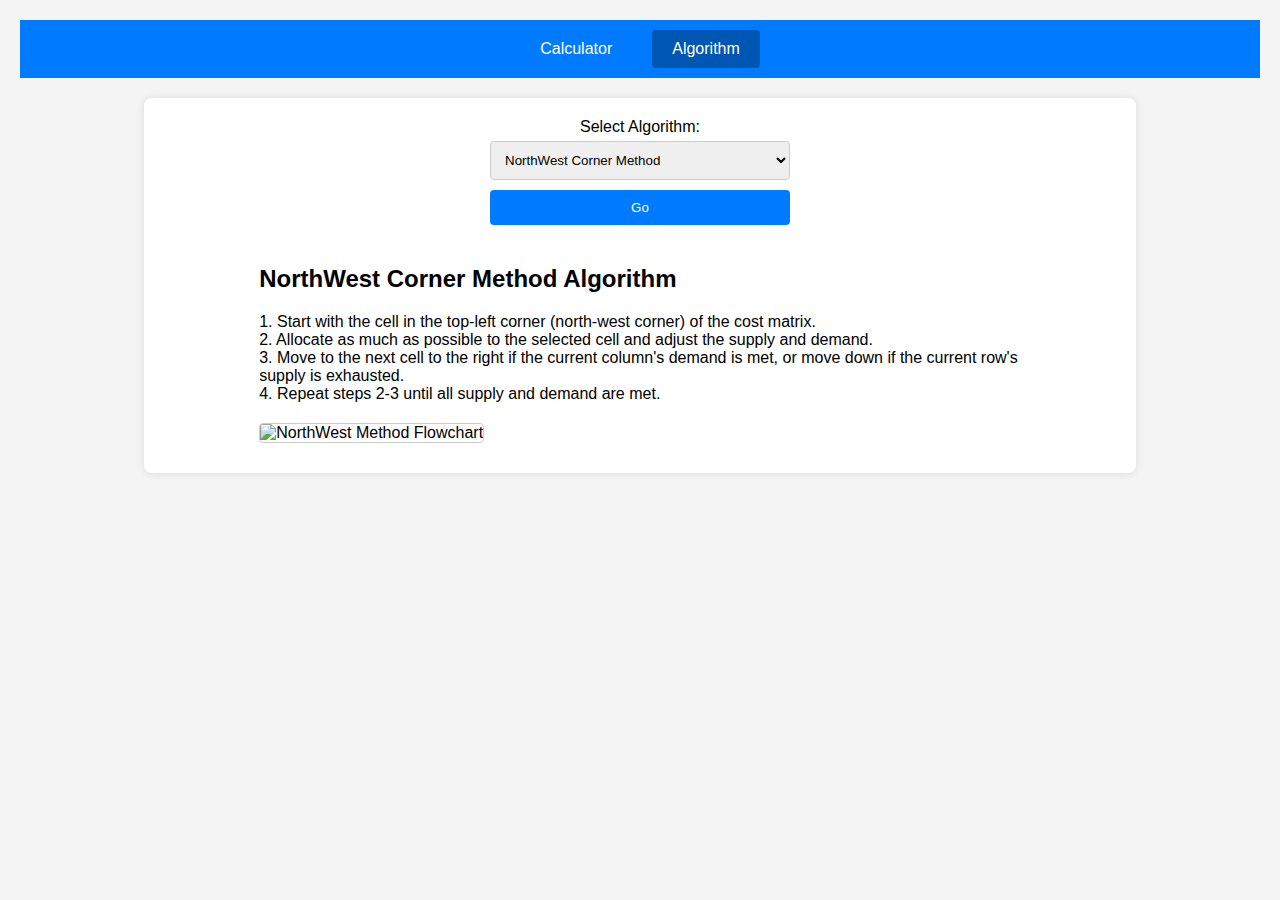
==== algo.html @ c1605899 "added the algo webpage" ====
<!DOCTYPE html>
<html lang="en">
<head>
    <meta charset="UTF-8">
    <meta name="viewport" content="width=device-width, initial-scale=1.0">
    <title>Transportation Problem</title>
    <link rel="stylesheet" href="styles1.css">
</head>
<body>
    <nav>
        <a href="index.html" id="calculator-tab">Calculator</a>
        <a href="#algorithm-section" id="algorithm-tab" class="active">Algorithm</a>
    </nav>
    <div class="container">
        <div id="calculator-section" class="content-section hidden">
            <!-- Calculator content goes here -->
            <h2>Calculator</h2>
            <p>Calculator functionality will be implemented here.</p>
        </div>
        <div id="algorithm-section" class="content-section">
            <div class="centered-content">
                <div class="algorithm-select">
                    <label for="algorithm-select">Select Algorithm:</label>
                    <select id="algorithm-select">
                        <option value="nw">NorthWest Corner Method</option>
                        <option value="lc">Least Cost Method</option>
                        <option value="vam">Vogel's Approximation Method</option>
                    </select>
                    <button id="go-button">Go</button>
                </div>
            </div>
            <div class="algorithm-display">
                <div class="algorithm-text">
                    <h2 id="algorithm-title">NorthWest Corner Method Algorithm</h2>
                    <p id="algorithm-description">
                        1. Start with the cell in the top-left corner (north-west corner) of the cost matrix.<br>
                        2. Allocate as much as possible to the selected cell and adjust the supply and demand.<br>
                        3. Move to the next cell to the right if the current column's demand is met, or move down if the current row's supply is exhausted.<br>
                        4. Repeat steps 2-3 until all supply and demand are met.
                    </p>
                </div>
                <div class="algorithm-image">
                    <img id="algorithm-flowchart" src="nw.png" alt="NorthWest Method Flowchart">
                </div>
            </div>
        </div>
    </div>
    <script src="script1.js"></script>
</body>
</html>
---- styles1.css ----
* {
    box-sizing: border-box;
    margin: 0;
    padding: 0;
}

body {
    font-family: Arial, sans-serif;
    background-color: #f4f4f4;
    padding: 20px;
    display: flex;
    flex-direction: column;
    align-items: center;
    min-height: 100vh;
}

nav {
    width: 100%;
    background-color: #007bff;
    padding: 10px;
    display: flex;
    justify-content: center;
}

nav a {
    color: white;
    text-decoration: none;
    padding: 10px 20px;
    margin: 0 10px;
    border-radius: 4px;
    font-size: 16px;
}

nav a:hover {
    background-color: #0056b3;
}

nav a.active {
    background-color: #0056b3;
}

.container {
    background-color: #fff;
    border-radius: 8px;
    box-shadow: 0 0 10px rgba(0, 0, 0, 0.1);
    padding: 20px;
    width: 80%;
    max-width: 90%;
    min-width: 300px;
    margin-top: 20px;
}

.content-section {
    width: 100%;
}

.hidden {
    display: none;
}

.centered-content {
    display: flex;
    flex-direction: column;
    align-items: center;
    margin-bottom: 20px;
}

.algorithm-select {
    width: 100%;
    max-width: 300px;
    text-align: center;
}

.algorithm-display {
    display: flex;
    flex-direction: column;
    align-items: center;
    width: 100%;
}

.algorithm-text, .algorithm-image {
    width: 80%;
    margin: 10px 0;
}

.algorithm-image img {
    max-width: 100%;
    height: auto;
    border: 1px solid #ccc;
    border-radius: 4px;
}

label {
    display: block;
    margin-bottom: 5px;
}

select, button {
    width: 100%;
    padding: 10px;
    margin-bottom: 10px;
    border: 1px solid #ccc;
    border-radius: 4px;
}

button {
    background-color: #007bff;
    color: white;
    border: none;
    cursor: pointer;
}

button:hover {
    background-color: #0056b3;
}

h2 {
    margin-bottom: 20px;
}

@media (max-width: 600px) {
    .container {
        padding: 10px;
        width: 100%;
    }

    .centered-content {
        padding: 10px;
    }

    select, button {
        padding: 8px;
    }

    .algorithm-text, .algorithm-image {
        width: 100%;
    }
}
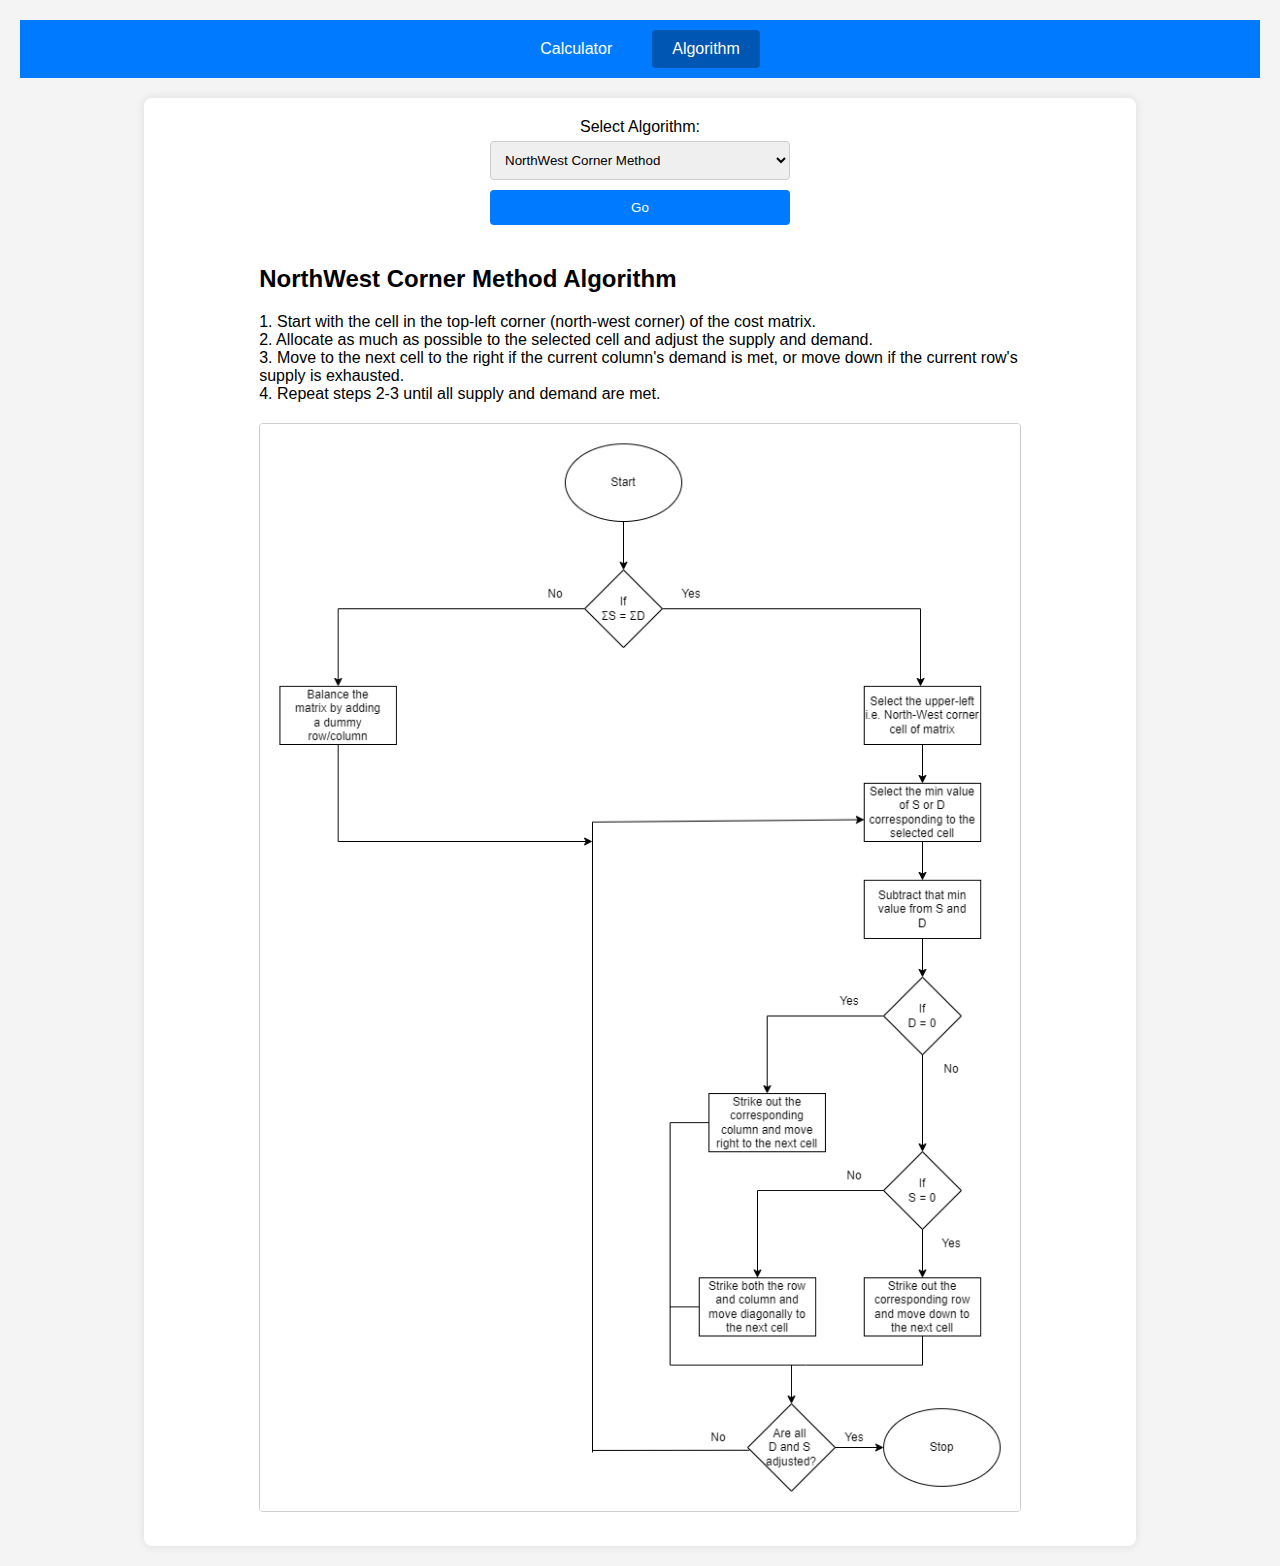
==== commit ba281f68: "Update algo.html" ====
--- a/algo.html
+++ b/algo.html
@@ -3,7 +3,7 @@
 <head>
     <meta charset="UTF-8">
     <meta name="viewport" content="width=device-width, initial-scale=1.0">
-    <title>Transportation Problem</title>
+    <title>Transportation Problem Solver</title>
     <link rel="stylesheet" href="styles1.css">
 </head>
 <body>
